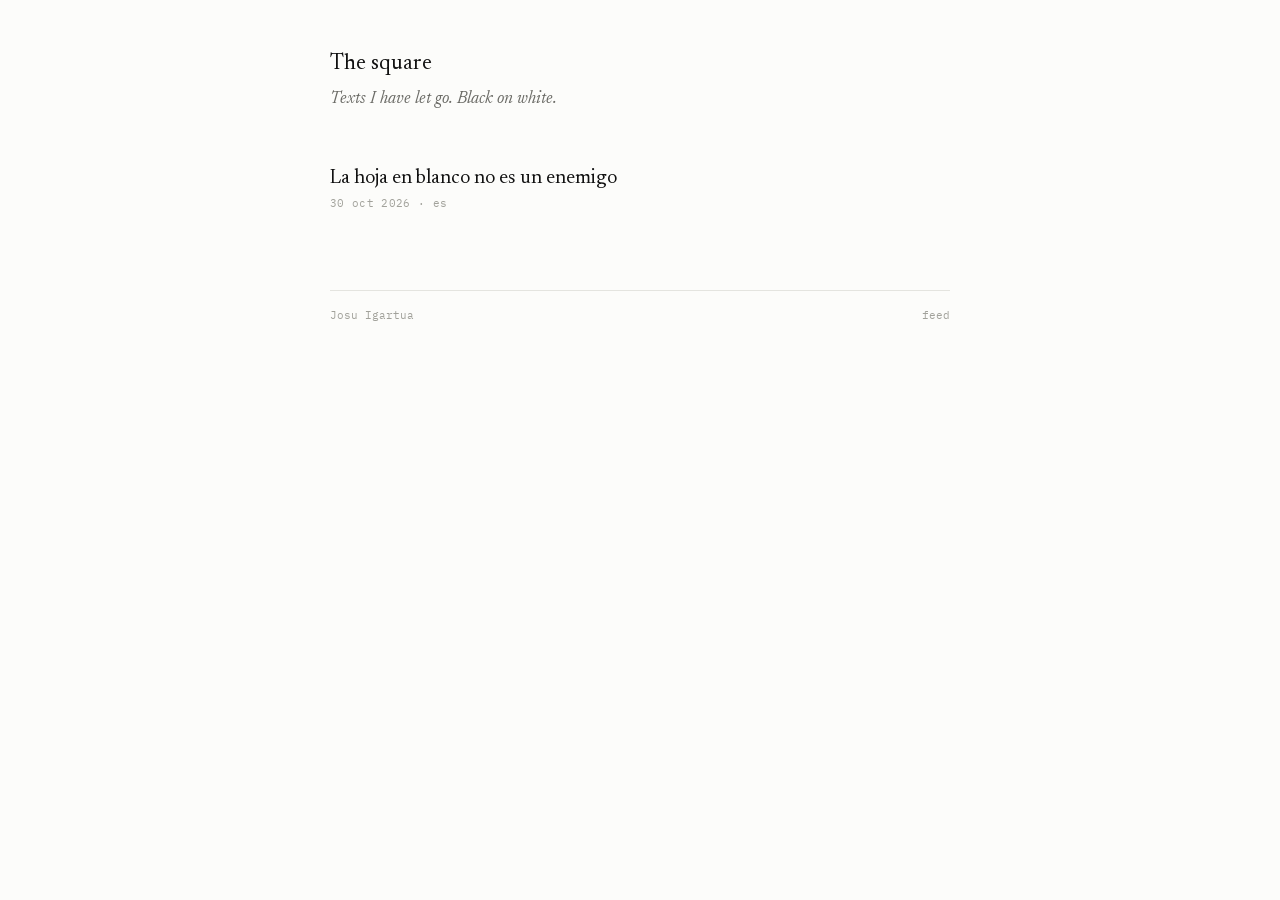
==== index.html @ 2a631df8 "the square" ====
<!DOCTYPE html>
<html xmlns="http://www.w3.org/1999/xhtml" lang="en" xml:lang="en"><head>

<meta charset="utf-8">
<meta name="generator" content="quarto-1.10.18">

<meta name="viewport" content="width=device-width, initial-scale=1.0, user-scalable=yes">


<title>The square</title>
<style>
/* Default styles provided by pandoc.
** See https://pandoc.org/MANUAL.html#variables-for-html for config info.
*/
span.smallcaps{font-variant: small-caps;}
div.columns{display: flex; gap: 1.5em;}
div.column{flex: auto;}
@media screen {
div.columns{gap: min(4vw, 1.5em);}
div.column{overflow-x: auto;}
}
div.hanging-indent{margin-left: 1.5em; text-indent: -1.5em;}
ul.task-list{list-style: none;}
ul.task-list li input[type="checkbox"] {
  width: 0.8em;
  margin: 0 0.8em 0.2em -1em; /* quarto-specific, see https://github.com/quarto-dev/quarto-cli/issues/4556 */ 
  vertical-align: middle;
}
</style>


<script src="site_libs/quarto-html/tabby.min.js"></script>
<script src="site_libs/quarto-html/popper.min.js"></script>
<script src="site_libs/quarto-html/tippy.umd.min.js"></script>
<link href="site_libs/quarto-html/tippy.css" rel="stylesheet">
<link href="site_libs/quarto-html/light-border.css" rel="stylesheet">
<link href="site_libs/quarto-html/quarto-html-afe927e19676d0e50b1726048be49fb1.min.css" rel="stylesheet" append-hash="true" data-mode="light">
<link href="site_libs/quarto-html/quarto-syntax-highlighting-64a204ab8560d761af7679ceaba22944.css" rel="stylesheet" id="quarto-text-highlighting-styles">
<style>html{ scroll-behavior: smooth; }</style>
<meta name="color-scheme" content="light dark">
<link rel="alternate" type="application/atom+xml" title="The square" href="./feed.xml">


<link rel="stylesheet" href="assets/styles/fonts.css">
<link rel="stylesheet" href="assets/styles/desk.css">
</head>

<body>

<header class="site-head">
  <a href="./" class="wordmark">The square</a>
</header>




<style>.site-head { display: none; }</style>
<div class="square-head"><h1 class="place">The square</h1><p>Texts I have let go. Black on white.</p></div>
<ul class="freed">
<li><a class="t" href="./2026-10-12-la-hoja-en-blanco/">La hoja en blanco no es un enemigo</a><span class="m">30 oct 2026 · es</span></li>
</ul>
<div class="square-foot"><span>Josu Igartua</span><a href="./feed.xml">feed</a></div>


<script id="quarto-html-after-body" type="application/javascript">
  window.document.addEventListener("DOMContentLoaded", function (event) {
    const tabsets =  window.document.querySelectorAll(".panel-tabset-tabby")
    tabsets.forEach(function(tabset) {
      const tabby = new Tabby('#' + tabset.id);
    });
      var localhostRegex = new RegExp(/^(?:http|https):\/\/localhost\:?[0-9]*\//);
      var mailtoRegex = new RegExp(/^mailto:/);
        var filterRegex = new RegExp("https:\/\/jmigartua\.github\.io\/square");
      var isInternal = (href) => {
          return filterRegex.test(href) || localhostRegex.test(href) || mailtoRegex.test(href);
      }
      // Inspect non-navigation links and adorn them if external
     var links = window.document.querySelectorAll('a[href]:not(.nav-link):not(.navbar-brand):not(.toc-action):not(.sidebar-link):not(.sidebar-item-toggle):not(.pagination-link):not(.no-external):not([aria-hidden]):not(.dropdown-item):not(.quarto-navigation-tool):not(.about-link)');
      for (var i=0; i<links.length; i++) {
        const link = links[i];
        if (!isInternal(link.href)) {
          // undo the damage that might have been done by quarto-nav.js in the case of
          // links that we want to consider external
          if (link.dataset.originalHref !== undefined) {
            link.href = link.dataset.originalHref;
          }
            // target, if specified
            link.setAttribute("target", "_blank");
            if (link.getAttribute("rel") === null) {
              link.setAttribute("rel", "noopener");
            }
        }
      }
    function tippyHover(el, contentFn, onTriggerFn, onUntriggerFn) {
      const config = {
        allowHTML: true,
        maxWidth: 500,
        delay: 100,
        arrow: false,
        appendTo: function(el) {
            return el.parentElement;
        },
        interactive: true,
        interactiveBorder: 10,
        theme: 'light-border',
        placement: 'bottom-start',
      };
      if (contentFn) {
        config.content = contentFn;
      }
      if (onTriggerFn) {
        config.onTrigger = onTriggerFn;
      }
      if (onUntriggerFn) {
        config.onUntrigger = onUntriggerFn;
      }
      window.tippy(el, config); 
    }
    const noterefs = window.document.querySelectorAll('a[role="doc-noteref"]');
    for (var i=0; i<noterefs.length; i++) {
      const ref = noterefs[i];
      tippyHover(ref, function() {
        // use id or data attribute instead here
        let href = ref.getAttribute('data-footnote-href') || ref.getAttribute('href');
        try { href = new URL(href).hash; } catch {}
        const id = href.replace(/^#\/?/, "");
        const note = window.document.getElementById(id);
        if (note) {
          return note.innerHTML;
        } else {
          return "";
        }
      });
    }
    const xrefs = window.document.querySelectorAll('a.quarto-xref');
    const processXRef = (id, note) => {
      // Strip column container classes
      const stripColumnClz = (el) => {
        el.classList.remove("page-full", "page-columns");
        if (el.children) {
          for (const child of el.children) {
            stripColumnClz(child);
          }
        }
      }
      stripColumnClz(note)
      if (id === null || id.startsWith('sec-')) {
        // Special case sections, only their first couple elements
        const container = document.createElement("div");
        if (note.children && note.children.length > 2) {
          container.appendChild(note.children[0].cloneNode(true));
          for (let i = 1; i < note.children.length; i++) {
            const child = note.children[i];
            if (child.tagName === "P" && child.innerText === "") {
              continue;
            } else {
              container.appendChild(child.cloneNode(true));
              break;
            }
          }
          if (window.Quarto?.typesetMath) {
            window.Quarto.typesetMath(container);
          }
          return container.innerHTML
        } else {
          if (window.Quarto?.typesetMath) {
            window.Quarto.typesetMath(note);
          }
          return note.innerHTML;
        }
      } else {
        // Remove any anchor links if they are present
        const anchorLink = note.querySelector('a.anchorjs-link');
        if (anchorLink) {
          anchorLink.remove();
        }
        if (window.Quarto?.typesetMath) {
          window.Quarto.typesetMath(note);
        }
        if (note.classList.contains("callout")) {
          return note.outerHTML;
        } else {
          return note.innerHTML;
        }
      }
    }
    for (var i=0; i<xrefs.length; i++) {
      const xref = xrefs[i];
      tippyHover(xref, undefined, function(instance) {
        instance.disable();
        let url = xref.getAttribute('href');
        let hash = undefined; 
        if (url.startsWith('#')) {
          hash = url;
        } else {
          try { hash = new URL(url).hash; } catch {}
        }
        if (hash) {
          const id = hash.replace(/^#\/?/, "");
          const note = window.document.getElementById(id);
          if (note !== null) {
            try {
              const html = processXRef(id, note.cloneNode(true));
              instance.setContent(html);
            } finally {
              instance.enable();
              instance.show();
            }
          } else {
            // See if we can fetch this
            fetch(url.split('#')[0])
            .then(res => res.text())
            .then(html => {
              const parser = new DOMParser();
              const htmlDoc = parser.parseFromString(html, "text/html");
              const note = htmlDoc.getElementById(id);
              if (note !== null) {
                const html = processXRef(id, note);
                instance.setContent(html);
              } 
            }).finally(() => {
              instance.enable();
              instance.show();
            });
          }
        } else {
          // See if we can fetch a full url (with no hash to target)
          // This is a special case and we should probably do some content thinning / targeting
          fetch(url)
          .then(res => res.text())
          .then(html => {
            const parser = new DOMParser();
            const htmlDoc = parser.parseFromString(html, "text/html");
            const note = htmlDoc.querySelector('main.content');
            if (note !== null) {
              // This should only happen for chapter cross references
              // (since there is no id in the URL)
              // remove the first header
              if (note.children.length > 0 && note.children[0].tagName === "HEADER") {
                note.children[0].remove();
              }
              const html = processXRef(null, note);
              instance.setContent(html);
            } 
          }).finally(() => {
            instance.enable();
            instance.show();
          });
        }
      }, function(instance) {
      });
    }
        let selectedAnnoteEl;
        const selectorForAnnotation = ( cell, annotation) => {
          let cellAttr = 'data-code-cell="' + cell + '"';
          let lineAttr = 'data-code-annotation="' +  annotation + '"';
          const selector = 'span[' + cellAttr + '][' + lineAttr + ']';
          return selector;
        }
        const selectCodeLines = (annoteEl) => {
          const doc = window.document;
          const targetCell = annoteEl.getAttribute("data-target-cell");
          const targetAnnotation = annoteEl.getAttribute("data-target-annotation");
          const annoteSpan = window.document.querySelector(selectorForAnnotation(targetCell, targetAnnotation));
          const lines = annoteSpan.getAttribute("data-code-lines").split(",");
          const lineIds = lines.map((line) => {
            return targetCell + "-" + line;
          })
          let top = null;
          let height = null;
          let parent = null;
          if (lineIds.length > 0) {
              //compute the position of the single el (top and bottom and make a div)
              const el = window.document.getElementById(lineIds[0]);
              top = el.offsetTop;
              height = el.offsetHeight;
              parent = el.parentElement.parentElement;
            if (lineIds.length > 1) {
              const lastEl = window.document.getElementById(lineIds[lineIds.length - 1]);
              const bottom = lastEl.offsetTop + lastEl.offsetHeight;
              height = bottom - top;
            }
            if (top !== null && height !== null && parent !== null) {
              // cook up a div (if necessary) and position it 
              let div = window.document.getElementById("code-annotation-line-highlight");
              if (div === null) {
                div = window.document.createElement("div");
                div.setAttribute("id", "code-annotation-line-highlight");
                div.style.position = 'absolute';
                parent.appendChild(div);
              }
              div.style.top = top - 2 + "px";
              div.style.height = height + 4 + "px";
              div.style.left = 0;
              let gutterDiv = window.document.getElementById("code-annotation-line-highlight-gutter");
              if (gutterDiv === null) {
                gutterDiv = window.document.createElement("div");
                gutterDiv.setAttribute("id", "code-annotation-line-highlight-gutter");
                gutterDiv.style.position = 'absolute';
                const codeCell = window.document.getElementById(targetCell);
                const gutter = codeCell.querySelector('.code-annotation-gutter');
                gutter.appendChild(gutterDiv);
              }
              gutterDiv.style.top = top - 2 + "px";
              gutterDiv.style.height = height + 4 + "px";
            }
            selectedAnnoteEl = annoteEl;
          }
        };
        const unselectCodeLines = () => {
          const elementsIds = ["code-annotation-line-highlight", "code-annotation-line-highlight-gutter"];
          elementsIds.forEach((elId) => {
            const div = window.document.getElementById(elId);
            if (div) {
              div.remove();
            }
          });
          selectedAnnoteEl = undefined;
        };
          // Handle positioning of the toggle
      window.addEventListener(
        "resize",
        throttle(() => {
          elRect = undefined;
          if (selectedAnnoteEl) {
            selectCodeLines(selectedAnnoteEl);
          }
        }, 10)
      );
      function throttle(fn, ms) {
      let throttle = false;
      let timer;
        return (...args) => {
          if(!throttle) { // first call gets through
              fn.apply(this, args);
              throttle = true;
          } else { // all the others get throttled
              if(timer) clearTimeout(timer); // cancel #2
              timer = setTimeout(() => {
                fn.apply(this, args);
                timer = throttle = false;
              }, ms);
          }
        };
      }
        // Attach click handler to the DT
        const annoteDls = window.document.querySelectorAll('dt[data-target-cell]');
        for (const annoteDlNode of annoteDls) {
          annoteDlNode.addEventListener('click', (event) => {
            const clickedEl = event.target;
            if (clickedEl !== selectedAnnoteEl) {
              unselectCodeLines();
              const activeEl = window.document.querySelector('dt[data-target-cell].code-annotation-active');
              if (activeEl) {
                activeEl.classList.remove('code-annotation-active');
              }
              selectCodeLines(clickedEl);
              clickedEl.classList.add('code-annotation-active');
            } else {
              // Unselect the line
              unselectCodeLines();
              clickedEl.classList.remove('code-annotation-active');
            }
          });
        }
    const findCites = (el) => {
      const parentEl = el.parentElement;
      if (parentEl) {
        const cites = parentEl.dataset.cites;
        if (cites) {
          return {
            el,
            cites: cites.split(' ')
          };
        } else {
          return findCites(el.parentElement)
        }
      } else {
        return undefined;
      }
    };
    var bibliorefs = window.document.querySelectorAll('a[role="doc-biblioref"]');
    for (var i=0; i<bibliorefs.length; i++) {
      const ref = bibliorefs[i];
      const citeInfo = findCites(ref);
      if (citeInfo) {
        tippyHover(citeInfo.el, function() {
          var popup = window.document.createElement('div');
          citeInfo.cites.forEach(function(cite) {
            var citeDiv = window.document.createElement('div');
            citeDiv.classList.add('hanging-indent');
            citeDiv.classList.add('csl-entry');
            var biblioDiv = window.document.getElementById('ref-' + cite);
            if (biblioDiv) {
              citeDiv.innerHTML = biblioDiv.innerHTML;
            }
            popup.appendChild(citeDiv);
          });
          return popup.innerHTML;
        });
      }
    }
  });
  </script>




<script src="site_libs/quarto-html/zenscroll-min.js"></script>
</body></html>
---- site_libs/quarto-html/tippy.css ----
.tippy-box[data-animation=fade][data-state=hidden]{opacity:0}[data-tippy-root]{max-width:calc(100vw - 10px)}.tippy-box{position:relative;background-color:#333;color:#fff;border-radius:4px;font-size:14px;line-height:1.4;white-space:normal;outline:0;transition-property:transform,visibility,opacity}.tippy-box[data-placement^=top]>.tippy-arrow{bottom:0}.tippy-box[data-placement^=top]>.tippy-arrow:before{bottom:-7px;left:0;border-width:8px 8px 0;border-top-color:initial;transform-origin:center top}.tippy-box[data-placement^=bottom]>.tippy-arrow{top:0}.tippy-box[data-placement^=bottom]>.tippy-arrow:before{top:-7px;left:0;border-width:0 8px 8px;border-bottom-color:initial;transform-origin:center bottom}.tippy-box[data-placement^=left]>.tippy-arrow{right:0}.tippy-box[data-placement^=left]>.tippy-arrow:before{border-width:8px 0 8px 8px;border-left-color:initial;right:-7px;transform-origin:center left}.tippy-box[data-placement^=right]>.tippy-arrow{left:0}.tippy-box[data-placement^=right]>.tippy-arrow:before{left:-7px;border-width:8px 8px 8px 0;border-right-color:initial;transform-origin:center right}.tippy-box[data-inertia][data-state=visible]{transition-timing-function:cubic-bezier(.54,1.5,.38,1.11)}.tippy-arrow{width:16px;height:16px;color:#333}.tippy-arrow:before{content:"";position:absolute;border-color:transparent;border-style:solid}.tippy-content{position:relative;padding:5px 9px;z-index:1}
---- site_libs/quarto-html/light-border.css ----
.tippy-box[data-theme~=light-border]{background-color:#fff;background-clip:padding-box;border:1px solid rgba(0,8,16,.15);color:#333;box-shadow:0 4px 14px -2px rgba(0,8,16,.08)}.tippy-box[data-theme~=light-border]>.tippy-backdrop{background-color:#fff}.tippy-box[data-theme~=light-border]>.tippy-arrow:after,.tippy-box[data-theme~=light-border]>.tippy-svg-arrow:after{content:"";position:absolute;z-index:-1}.tippy-box[data-theme~=light-border]>.tippy-arrow:after{border-color:transparent;border-style:solid}.tippy-box[data-theme~=light-border][data-placement^=top]>.tippy-arrow:before{border-top-color:#fff}.tippy-box[data-theme~=light-border][data-placement^=top]>.tippy-arrow:after{border-top-color:rgba(0,8,16,.2);border-width:7px 7px 0;top:17px;left:1px}.tippy-box[data-theme~=light-border][data-placement^=top]>.tippy-svg-arrow>svg{top:16px}.tippy-box[data-theme~=light-border][data-placement^=top]>.tippy-svg-arrow:after{top:17px}.tippy-box[data-theme~=light-border][data-placement^=bottom]>.tippy-arrow:before{border-bottom-color:#fff;bottom:16px}.tippy-box[data-theme~=light-border][data-placement^=bottom]>.tippy-arrow:after{border-bottom-color:rgba(0,8,16,.2);border-width:0 7px 7px;bottom:17px;left:1px}.tippy-box[data-theme~=light-border][data-placement^=bottom]>.tippy-svg-arrow>svg{bottom:16px}.tippy-box[data-theme~=light-border][data-placement^=bottom]>.tippy-svg-arrow:after{bottom:17px}.tippy-box[data-theme~=light-border][data-placement^=left]>.tippy-arrow:before{border-left-color:#fff}.tippy-box[data-theme~=light-border][data-placement^=left]>.tippy-arrow:after{border-left-color:rgba(0,8,16,.2);border-width:7px 0 7px 7px;left:17px;top:1px}.tippy-box[data-theme~=light-border][data-placement^=left]>.tippy-svg-arrow>svg{left:11px}.tippy-box[data-theme~=light-border][data-placement^=left]>.tippy-svg-arrow:after{left:12px}.tippy-box[data-theme~=light-border][data-placement^=right]>.tippy-arrow:before{border-right-color:#fff;right:16px}.tippy-box[data-theme~=light-border][data-placement^=right]>.tippy-arrow:after{border-width:7px 7px 7px 0;right:17px;top:1px;border-right-color:rgba(0,8,16,.2)}.tippy-box[data-theme~=light-border][data-placement^=right]>.tippy-svg-arrow>svg{right:11px}.tippy-box[data-theme~=light-border][data-placement^=right]>.tippy-svg-arrow:after{right:12px}.tippy-box[data-theme~=light-border]>.tippy-svg-arrow{fill:#fff}.tippy-box[data-theme~=light-border]>.tippy-svg-arrow:after{background-image:url([data-uri]);background-size:16px 6px;width:16px;height:6px}
---- site_libs/quarto-html/quarto-html-afe927e19676d0e50b1726048be49fb1.min.css ----
.top-right{position:absolute;top:1em;right:1em}.visually-hidden{border:0;clip:rect(0 0 0 0);height:auto;margin:0;overflow:hidden;padding:0;position:absolute;width:1px;white-space:nowrap}.hidden{display:none !important}.zindex-bottom{z-index:-1 !important}figure.figure{display:block}.quarto-layout-panel{margin-bottom:1em}.quarto-layout-panel>figure{width:100%}.quarto-layout-panel>figure>figcaption,.quarto-layout-panel>.panel-caption{margin-top:10pt}.quarto-layout-panel>.table-caption{margin-top:0px}.table-caption p{margin-bottom:.5em}.quarto-layout-row{display:flex;flex-direction:row;align-items:flex-start}.quarto-layout-valign-top{align-items:flex-start}.quarto-layout-valign-bottom{align-items:flex-end}.quarto-layout-valign-center{align-items:center}.quarto-layout-cell{position:relative;margin-right:20px}.quarto-layout-cell:last-child{margin-right:0}.quarto-layout-cell figure,.quarto-layout-cell>p{margin:.2em}.quarto-layout-cell img{max-width:100%}.quarto-layout-cell .html-widget{width:100% !important}.quarto-layout-cell div figure p{margin:0}.quarto-layout-cell figure{display:block;margin-inline-start:0;margin-inline-end:0}.quarto-layout-cell table{display:inline-table}.quarto-layout-cell-subref figcaption,figure .quarto-layout-row figure figcaption{text-align:center;font-style:italic}.quarto-figure{position:relative;margin-bottom:1em}.quarto-figure>figure{width:100%;margin-bottom:0}.quarto-figure-left>figure>p,.quarto-figure-left>figure>div{text-align:left}.quarto-figure-center>figure>p,.quarto-figure-center>figure>div{text-align:center}.quarto-figure-right>figure>p,.quarto-figure-right>figure>div{text-align:right}.quarto-figure>figure>div.cell-annotation,.quarto-figure>figure>div code{text-align:left}figure>p:empty{display:none}figure>p:first-child{margin-top:0;margin-bottom:0}figure>figcaption.quarto-float-caption-bottom{margin-bottom:.5em}figure>figcaption.quarto-float-caption-top{margin-top:.5em}div[id^=tbl-]{position:relative}.quarto-figure>.anchorjs-link{position:absolute;top:.6em;right:.5em}div[id^=tbl-]>.anchorjs-link{position:absolute;top:.7em;right:.3em}.quarto-figure:hover>.anchorjs-link,div[id^=tbl-]:hover>.anchorjs-link,h2:hover>.anchorjs-link,h3:hover>.anchorjs-link,h4:hover>.anchorjs-link,h5:hover>.anchorjs-link,h6:hover>.anchorjs-link,.reveal-anchorjs-link>.anchorjs-link{opacity:1}#title-block-header{margin-block-end:1rem;position:relative;margin-top:-1px}#title-block-header .abstract{margin-block-start:1rem}#title-block-header .abstract .abstract-title{font-weight:600}#title-block-header a{text-decoration:none}#title-block-header .author,#title-block-header .date,#title-block-header .doi{margin-block-end:.2rem}#title-block-header .quarto-title-block>div{display:flex}#title-block-header .quarto-title-block>div>h1{flex-grow:1}#title-block-header .quarto-title-block>div>button{flex-shrink:0;height:2.25rem;margin-top:0}tr.header>th>p:last-of-type{margin-bottom:0px}table,table.table{margin-top:.5rem;margin-bottom:.5rem}caption,.table-caption{padding-top:.5rem;padding-bottom:.5rem;text-align:center}figure.quarto-float-tbl figcaption.quarto-float-caption-top{margin-top:.5rem;margin-bottom:.25rem;text-align:center}figure.quarto-float-tbl figcaption.quarto-float-caption-bottom{padding-top:.25rem;margin-bottom:.5rem;text-align:center}.utterances{max-width:none;margin-left:-8px}iframe{margin-bottom:1em}details{margin-bottom:1em}details[show]{margin-bottom:0}details>summary{color:rgb(110.5,110.5,110.5)}details>summary>p:only-child{display:inline}div.code-copy-outer-scaffold{position:relative}dd code:not(.sourceCode),p code:not(.sourceCode){white-space:pre-wrap}code{white-space:pre}@media print{code{white-space:pre-wrap}}pre>code{display:block}pre>code.sourceCode{white-space:pre}pre>code.sourceCode>span>a:first-child::before{text-decoration:none}pre.code-overflow-wrap>code.sourceCode{white-space:pre-wrap}pre.code-overflow-scroll>code.sourceCode{white-space:pre}code a:any-link{color:inherit;text-decoration:none}code a:hover{color:inherit;text-decoration:underline}ul.task-list{padding-left:1em}[data-tippy-root]{display:inline-block}.tippy-content .footnote-back{display:none}.footnote-back{margin-left:.2em}.tippy-content{overflow-x:auto}.quarto-embedded-source-code{display:none}.quarto-unresolved-ref{font-weight:600}.quarto-cover-image{max-width:35%;float:right;margin-left:30px}.cell-output-display .widget-subarea{margin-bottom:1em}.cell-output-display:not(.no-overflow-x),.knitsql-table:not(.no-overflow-x){overflow-x:auto}.panel-input{margin-bottom:1em}.panel-input>div,.panel-input>div>div{display:inline-block;vertical-align:top;padding-right:12px}.panel-input>p:last-child{margin-bottom:0}.layout-sidebar{margin-bottom:1em}.layout-sidebar .tab-content{border:none}.tab-content>.page-columns.active{display:grid}div.sourceCode>iframe{width:100%;height:300px;margin-bottom:-0.5em}a{text-underline-offset:3px}.callout pre.sourceCode{padding-left:0}div.ansi-escaped-output{font-family:monospace;display:block}/*!
*
* ansi colors from IPython notebook's
*
* we also add `bright-[color]-` synonyms for the `-[color]-intense` classes since
* that seems to be what ansi_up emits
*
*/.ansi-black-fg{color:#3e424d}.ansi-black-bg{background-color:#3e424d}.ansi-black-intense-black,.ansi-bright-black-fg{color:#282c36}.ansi-black-intense-black,.ansi-bright-black-bg{background-color:#282c36}.ansi-red-fg{color:#e75c58}.ansi-red-bg{background-color:#e75c58}.ansi-red-intense-red,.ansi-bright-red-fg{color:#b22b31}.ansi-red-intense-red,.ansi-bright-red-bg{background-color:#b22b31}.ansi-green-fg{color:#00a250}.ansi-green-bg{background-color:#00a250}.ansi-green-intense-green,.ansi-bright-green-fg{color:#007427}.ansi-green-intense-green,.ansi-bright-green-bg{background-color:#007427}.ansi-yellow-fg{color:#ddb62b}.ansi-yellow-bg{background-color:#ddb62b}.ansi-yellow-intense-yellow,.ansi-bright-yellow-fg{color:#b27d12}.ansi-yellow-intense-yellow,.ansi-bright-yellow-bg{background-color:#b27d12}.ansi-blue-fg{color:#208ffb}.ansi-blue-bg{background-color:#208ffb}.ansi-blue-intense-blue,.ansi-bright-blue-fg{color:#0065ca}.ansi-blue-intense-blue,.ansi-bright-blue-bg{background-color:#0065ca}.ansi-magenta-fg{color:#d160c4}.ansi-magenta-bg{background-color:#d160c4}.ansi-magenta-intense-magenta,.ansi-bright-magenta-fg{color:#a03196}.ansi-magenta-intense-magenta,.ansi-bright-magenta-bg{background-color:#a03196}.ansi-cyan-fg{color:#60c6c8}.ansi-cyan-bg{background-color:#60c6c8}.ansi-cyan-intense-cyan,.ansi-bright-cyan-fg{color:#258f8f}.ansi-cyan-intense-cyan,.ansi-bright-cyan-bg{background-color:#258f8f}.ansi-white-fg{color:#c5c1b4}.ansi-white-bg{background-color:#c5c1b4}.ansi-white-intense-white,.ansi-bright-white-fg{color:#a1a6b2}.ansi-white-intense-white,.ansi-bright-white-bg{background-color:#a1a6b2}.ansi-default-inverse-fg{color:#fff}.ansi-default-inverse-bg{background-color:#000}.ansi-bold{font-weight:bold}.ansi-underline{text-decoration:underline}:root{--quarto-body-bg: #fff;--quarto-body-color: #222;--quarto-text-muted: rgb(110.5, 110.5, 110.5);--quarto-border-color: rgb(110.5, 110.5, 110.5);--quarto-border-width: 1px;--quarto-border-radius: 4px}table.gt_table{color:var(--quarto-body-color);font-size:1em;width:100%;background-color:rgba(0,0,0,0);border-top-width:inherit;border-bottom-width:inherit;border-color:var(--quarto-border-color)}table.gt_table th.gt_column_spanner_outer{color:var(--quarto-body-color);background-color:rgba(0,0,0,0);border-top-width:inherit;border-bottom-width:inherit;border-color:var(--quarto-border-color)}table.gt_table th.gt_col_heading{color:var(--quarto-body-color);font-weight:bold;background-color:rgba(0,0,0,0)}table.gt_table thead.gt_col_headings{border-bottom:1px solid currentColor;border-top-width:inherit;border-top-color:var(--quarto-border-color)}table.gt_table thead.gt_col_headings:not(:first-child){border-top-width:1px;border-top-color:var(--quarto-border-color)}table.gt_table td.gt_row{border-bottom-width:1px;border-bottom-color:var(--quarto-border-color);border-top-width:0px}table.gt_table tbody.gt_table_body{border-top-width:1px;border-bottom-width:1px;border-bottom-color:var(--quarto-border-color);border-top-color:currentColor}div.columns{display:initial;gap:initial}div.column{display:inline-block;overflow-x:initial;vertical-align:top;width:50%}.code-annotation-tip-content{word-wrap:break-word}.code-annotation-container-hidden{display:none !important}dl.code-annotation-container-grid{display:grid;grid-template-columns:min-content auto}dl.code-annotation-container-grid dt{grid-column:1}dl.code-annotation-container-grid dd{grid-column:2}pre.sourceCode.code-annotation-code{padding-right:0}code.sourceCode .code-annotation-anchor{z-index:100;position:relative;float:right;background-color:rgba(0,0,0,0)}input[type=checkbox]{margin-right:.5ch}:root{--mermaid-bg-color: #fff;--mermaid-edge-color: #999;--mermaid-node-fg-color: #222;--mermaid-fg-color: #222;--mermaid-fg-color--lighter: rgb(59.5, 59.5, 59.5);--mermaid-fg-color--lightest: #555555;--mermaid-font-family: sans-serif;--mermaid-label-bg-color: #fff;--mermaid-label-fg-color: #468;--mermaid-node-bg-color: rgba(68, 102, 136, 0.1);--mermaid-node-fg-color: #222}@media print{:root{font-size:11pt}#quarto-sidebar,#TOC,.nav-page{display:none}.page-columns .content{grid-column-start:page-start}.fixed-top{position:relative}.panel-caption,.figure-caption,figcaption{color:#666}}body.quarto-light .dark-content{display:none !important}body.quarto-dark .light-content{display:none !important}.panel-tabset [role=tablist]{border-bottom:1px solid #dee2e6;list-style:none;margin:0;padding:0;width:100%}.panel-tabset [role=tablist] *{-webkit-box-sizing:border-box;box-sizing:border-box}@media(min-width: 30em){.panel-tabset [role=tablist] li{display:inline-block}}.panel-tabset [role=tab]{border:1px solid rgba(0,0,0,0);border-top-color:#dee2e6;display:block;padding:.5em 1em;text-decoration:none}@media(min-width: 30em){.panel-tabset [role=tab]{border-top-color:rgba(0,0,0,0);display:inline-block;margin-bottom:-1px}}.panel-tabset [role=tab][aria-selected=true]{background-color:#dee2e6}@media(min-width: 30em){.panel-tabset [role=tab][aria-selected=true]{background-color:rgba(0,0,0,0);border:1px solid #dee2e6;border-bottom-color:#fff}}@media(min-width: 30em){.panel-tabset [role=tab]:hover:not([aria-selected=true]){border:1px solid #dee2e6}}.img-fluid{max-width:100%;height:auto}:root{--quarto-scss-export-body-bg: #fff;--quarto-scss-export-body-color: #222;--quarto-scss-export-text-muted: rgb(110.5, 110.5, 110.5);--quarto-scss-export-border-color: rgb(110.5, 110.5, 110.5);--quarto-scss-export-table-border-color: rgb(110.5, 110.5, 110.5);--quarto-scss-export-primary: #468;--quarto-scss-export-secondary: #999;--quarto-scss-export-mermaid-bg-color: #fff;--quarto-scss-export-mermaid-edge-color: #999;--quarto-scss-export-mermaid-node-fg-color: #222;--quarto-scss-export-mermaid-fg-color: #222;--quarto-scss-export-mermaid-fg-color--lighter: rgb(59.5, 59.5, 59.5);--quarto-scss-export-mermaid-fg-color--lightest: #555555;--quarto-scss-export-mermaid-label-bg-color: #fff;--quarto-scss-export-mermaid-label-fg-color: #468;--quarto-scss-export-mermaid-node-bg-color: rgba(68, 102, 136, 0.1);--quarto-scss-export-tabset-border-color: rgb(222, 226, 230)}
---- site_libs/quarto-html/quarto-syntax-highlighting-64a204ab8560d761af7679ceaba22944.css ----
/* quarto syntax highlight colors */
:root {
  --quarto-hl-ot-color: #003B4F;
  --quarto-hl-at-color: #657422;
  --quarto-hl-ss-color: #20794D;
  --quarto-hl-an-color: #5E5E5E;
  --quarto-hl-fu-color: #4758AB;
  --quarto-hl-st-color: #20794D;
  --quarto-hl-cf-color: #003B4F;
  --quarto-hl-op-color: #5E5E5E;
  --quarto-hl-er-color: #AD0000;
  --quarto-hl-bn-color: #AD0000;
  --quarto-hl-al-color: #AD0000;
  --quarto-hl-va-color: #111111;
  --quarto-hl-bu-color: inherit;
  --quarto-hl-ex-color: inherit;
  --quarto-hl-pp-color: #AD0000;
  --quarto-hl-in-color: #5E5E5E;
  --quarto-hl-vs-color: #20794D;
  --quarto-hl-wa-color: #5E5E5E;
  --quarto-hl-do-color: #5E5E5E;
  --quarto-hl-im-color: #00769E;
  --quarto-hl-ch-color: #20794D;
  --quarto-hl-dt-color: #AD0000;
  --quarto-hl-fl-color: #AD0000;
  --quarto-hl-co-color: #5E5E5E;
  --quarto-hl-cv-color: #5E5E5E;
  --quarto-hl-cn-color: #8f5902;
  --quarto-hl-sc-color: #5E5E5E;
  --quarto-hl-dv-color: #AD0000;
  --quarto-hl-kw-color: #003B4F;
}

/* other quarto variables */
:root {
  --quarto-font-monospace: SFMono-Regular, Menlo, Monaco, Consolas, "Liberation Mono", "Courier New", monospace;
}

/* syntax highlight based on Pandoc's rules */
pre > code.sourceCode > span {
  color: #003B4F;
}

code.sourceCode > span {
  color: #003B4F;
}

div.sourceCode,
div.sourceCode pre.sourceCode {
  color: #003B4F;
}

/* Normal */
code span {
  color: #003B4F;
}

/* Alert */
code span.al {
  color: #AD0000;
  font-style: inherit;
}

/* Annotation */
code span.an {
  color: #5E5E5E;
  font-style: inherit;
}

/* Attribute */
code span.at {
  color: #657422;
  font-style: inherit;
}

/* BaseN */
code span.bn {
  color: #AD0000;
  font-style: inherit;
}

/* BuiltIn */
code span.bu {
  font-style: inherit;
}

/* ControlFlow */
code span.cf {
  color: #003B4F;
  font-weight: bold;
  font-style: inherit;
}

/* Char */
code span.ch {
  color: #20794D;
  font-style: inherit;
}

/* Constant */
code span.cn {
  color: #8f5902;
  font-style: inherit;
}

/* Comment */
code span.co {
  color: #5E5E5E;
  font-style: inherit;
}

/* CommentVar */
code span.cv {
  color: #5E5E5E;
  font-style: italic;
}

/* Documentation */
code span.do {
  color: #5E5E5E;
  font-style: italic;
}

/* DataType */
code span.dt {
  color: #AD0000;
  font-style: inherit;
}

/* DecVal */
code span.dv {
  color: #AD0000;
  font-style: inherit;
}

/* Error */
code span.er {
  color: #AD0000;
  font-style: inherit;
}

/* Extension */
code span.ex {
  font-style: inherit;
}

/* Float */
code span.fl {
  color: #AD0000;
  font-style: inherit;
}

/* Function */
code span.fu {
  color: #4758AB;
  font-style: inherit;
}

/* Import */
code span.im {
  color: #00769E;
  font-style: inherit;
}

/* Information */
code span.in {
  color: #5E5E5E;
  font-style: inherit;
}

/* Keyword */
code span.kw {
  color: #003B4F;
  font-weight: bold;
  font-style: inherit;
}

/* Operator */
code span.op {
  color: #5E5E5E;
  font-style: inherit;
}

/* Other */
code span.ot {
  color: #003B4F;
  font-style: inherit;
}

/* Preprocessor */
code span.pp {
  color: #AD0000;
  font-style: inherit;
}

/* SpecialChar */
code span.sc {
  color: #5E5E5E;
  font-style: inherit;
}

/* SpecialString */
code span.ss {
  color: #20794D;
  font-style: inherit;
}

/* String */
code span.st {
  color: #20794D;
  font-style: inherit;
}

/* Variable */
code span.va {
  color: #111111;
  font-style: inherit;
}

/* VerbatimString */
code span.vs {
  color: #20794D;
  font-style: inherit;
}

/* Warning */
code span.wa {
  color: #5E5E5E;
  font-style: italic;
}

.prevent-inlining {
  content: "</";
}

/*# sourceMappingURL=9d8d5bb603a83b8298b89080a598c93b.css.map */
---- assets/styles/fonts.css ----
/* Self-hosted type. Newsreader (OFL) as a variable font with optical sizes; IBM Plex Mono (OFL).
   Paths are relative to this file, so the same stylesheet serves the desk at / and the square under a
   subfolder of GitHub Pages. Nothing loads from the network. */
@font-face { font-family: "Newsreader"; font-style: normal; font-weight: 200 800; font-display: swap;
  src: url("../fonts/Newsreader-normal-latin.woff2") format("woff2");
  unicode-range: U+0000-00FF, U+0131, U+0152-0153, U+02BB-02BC, U+02C6, U+02DA, U+02DC, U+0304, U+0308, U+0329, U+2000-206F, U+20AC, U+2122, U+2191, U+2193, U+2212, U+2215, U+FEFF, U+FFFD; }
@font-face { font-family: "Newsreader"; font-style: normal; font-weight: 200 800; font-display: swap;
  src: url("../fonts/Newsreader-normal-latin-ext.woff2") format("woff2");
  unicode-range: U+0100-02BA, U+02BD-02C5, U+02C7-02CC, U+02CE-02D7, U+02DD-02FF, U+0304, U+0308, U+0329, U+1D00-1DBF, U+1E00-1E9F, U+1EF2-1EFF, U+2020, U+20A0-20AB, U+20AD-20C0, U+2113, U+2C60-2C7F, U+A720-A7FF; }
@font-face { font-family: "Newsreader"; font-style: italic; font-weight: 200 800; font-display: swap;
  src: url("../fonts/Newsreader-italic-latin.woff2") format("woff2");
  unicode-range: U+0000-00FF, U+0131, U+0152-0153, U+02BB-02BC, U+02C6, U+02DA, U+02DC, U+0304, U+0308, U+0329, U+2000-206F, U+20AC, U+2122, U+2191, U+2193, U+2212, U+2215, U+FEFF, U+FFFD; }
@font-face { font-family: "Newsreader"; font-style: italic; font-weight: 200 800; font-display: swap;
  src: url("../fonts/Newsreader-italic-latin-ext.woff2") format("woff2");
  unicode-range: U+0100-02BA, U+02BD-02C5, U+02C7-02CC, U+02CE-02D7, U+02DD-02FF, U+0304, U+0308, U+0329, U+1D00-1DBF, U+1E00-1E9F, U+1EF2-1EFF, U+2020, U+20A0-20AB, U+20AD-20C0, U+2113, U+2C60-2C7F, U+A720-A7FF; }
@font-face { font-family: "IBM Plex Mono"; font-style: normal; font-weight: 400; font-display: swap;
  src: url("../fonts/IBMPlexMono-Regular.woff2") format("woff2"); }
@font-face { font-family: "IBM Plex Mono"; font-style: normal; font-weight: 500; font-display: swap;
  src: url("../fonts/IBMPlexMono-Medium.woff2") format("woff2"); }
@font-face { font-family: "IBM Plex Mono"; font-style: italic; font-weight: 400; font-display: swap;
  src: url("../fonts/IBMPlexMono-Italic.woff2") format("woff2"); }
---- assets/styles/desk.css ----
/* ============================================================
   The desk — the workshop of the texts.
   Black on white, literally. Newsreader for everything that is read,
   IBM Plex Mono for everything that is looked up. One quiet accent
   (moss) for the act of freeing and the freed marker. Dark mode is
   the inverse: white on black. The square (the public sibling) will
   reuse this file minus the desk-only rules at the end.
   ============================================================ */

/* ---------- tokens ---------- */
:root {
  --paper: #FCFCFA;
  --ink: #111111;
  --ink-soft: #6B6B66;
  --ink-faint: #A2A29B;
  --rule: #E4E4DF;
  --wash: #F3F3EF;
  --moss: #2F5D50;
  --moss-wash: #EAF0ED;
  --serif: "Newsreader", "Iowan Old Style", Georgia, "Times New Roman", serif;
  --mono: "IBM Plex Mono", ui-monospace, "SF Mono", Menlo, monospace;
  --measure: 62ch;
  color-scheme: light;
}
@media (prefers-color-scheme: dark) {
  :root {
    --paper: #121212;
    --ink: #ECECE6;
    --ink-soft: #9A9A93;
    --ink-faint: #5E5E59;
    --rule: #2A2A28;
    --wash: #1B1B19;
    --moss: #7FB09E;
    --moss-wash: #192320;
    color-scheme: dark;
  }
}

/* ---------- base ---------- */
* { box-sizing: border-box; }
html { background: var(--paper); }
body {
  margin: 0;
  background: var(--paper);
  color: var(--ink);
  font-family: var(--serif);
  font-size: 17px;
  line-height: 1.55;
  -webkit-font-smoothing: antialiased;
}
a { color: inherit; text-decoration: none; }
a:hover { text-decoration: underline; text-underline-offset: 3px; text-decoration-thickness: 1px; }
a:focus-visible { outline: 2px solid var(--moss); outline-offset: 3px; }
img { max-width: 100%; height: auto; }
[hidden] { display: none !important; }
.sibling-only { display: none !important; }

.mono { font-family: var(--mono); font-size: 0.72rem; letter-spacing: 0.02em; }
.label { font-family: var(--mono); font-size: 0.68rem; text-transform: uppercase; letter-spacing: 0.12em; color: var(--ink-soft); }

/* ---------- Quarto chrome, quieted ---------- */
#quarto-header, .quarto-title-banner, #quarto-margin-sidebar, #quarto-sidebar, .quarto-title-meta { display: none !important; }
#quarto-content, main.content, .content, .page-columns, main { display: block; max-width: none; margin: 0; padding: 0; }

/* ---------- header ---------- */
.site-head { display: flex; justify-content: space-between; align-items: baseline; gap: 16px; padding-top: 22px; }
.site-head .wordmark { font-size: 0.95rem; color: var(--ink-soft); white-space: nowrap; }
.site-head .wordmark:hover { color: var(--ink); text-decoration: none; }
.site-head__where { font-family: var(--mono); font-size: 0.62rem; color: var(--ink-faint); text-transform: uppercase; letter-spacing: 0.1em; }

/* ---------- the column ----------
   theme: none puts the page straight into <body>: header.site-head, header#title-block-header, then the
   blocks. So the body itself is the reading column. */
body { max-width: calc(var(--measure) + 2 * 24px); margin: 0 auto; padding: 0 24px 72px; }
#title-block-header { margin-top: 48px; }
body > p:first-of-type { margin-top: 48px; }       /* the home has no title block */
#title-block-header ~ * { margin-top: 0; }
#title-block-header ~ p { margin-top: 0; }
#title-block-header ~ p:first-of-type, .dateline + p, .epigraph + p { margin-top: 0; }

/* ---------- a text ---------- */
h1.title { font-weight: 400; font-size: 1.9rem; line-height: 1.15; margin: 0 0 10px; text-wrap: balance; letter-spacing: -0.005em; }
.dateline { font-family: var(--mono); font-size: 0.7rem; color: var(--ink-soft); letter-spacing: 0.03em; margin: 0 0 36px; display: flex; gap: 14px; flex-wrap: wrap; }
.dateline .state { color: var(--moss); }
.dateline .sample { color: var(--ink-faint); }
.epigraph { font-style: italic; color: var(--ink-soft); margin: 0 0 30px; }
body > p { margin: 0 0 1.15em; }
.dateline + p, .epigraph + p { font-size: 1.08em; }
body h2 { font-weight: 400; font-size: 1.25rem; margin: 2em 0 0.6em; }
body h3 { font-weight: 500; font-size: 1rem; margin: 1.6em 0 0.5em; }
body blockquote { margin: 1.2em 0; padding-left: 1.1em; border-left: 1px solid var(--rule); color: var(--ink-soft); }
body blockquote p { margin-bottom: 0.6em; }
body em { font-style: italic; }
body hr { border: 0; border-top: 1px solid var(--rule); margin: 2em 0; }
body ul, body ol { padding-left: 1.3em; }
body li { margin-bottom: 0.35em; }
body code { font-family: var(--mono); font-size: 0.82em; }
body pre { font-family: var(--mono); font-size: 0.78rem; line-height: 1.6; background: var(--wash); padding: 12px 14px; overflow-x: auto; border-radius: 3px; }
body figure { margin: 1.6em 0; }
body figcaption { font-family: var(--mono); font-size: 0.68rem; color: var(--ink-soft); margin-top: 8px; }
.end {
  margin-top: 48px; padding-top: 16px; border-top: 1px solid var(--rule);
  display: flex; justify-content: space-between; gap: 14px; flex-wrap: wrap;
  font-family: var(--mono); font-size: 0.7rem; color: var(--ink-soft);
}
.end a:hover { color: var(--ink); }

/* ---------- the desk home ---------- */
.desk-head { margin-top: 48px; display: flex; justify-content: space-between; align-items: baseline; gap: 16px; flex-wrap: wrap; margin-bottom: 44px; }
.desk-head .place { font-size: 1.35rem; font-weight: 400; margin: 0; white-space: nowrap; }
.desk-head .today { color: var(--ink-soft); font-style: italic; }
.shelf { display: grid; grid-template-columns: 7.5rem 1fr; gap: 10px 20px; margin-bottom: 36px; align-items: start; }
.shelf .label { padding-top: 0.35rem; }
.shelf ul { list-style: none; margin: 0; padding: 0; display: grid; gap: 10px; }
.shelf li { display: grid; grid-template-columns: 1fr auto; gap: 14px; align-items: baseline; line-height: 1.4; }
.shelf li .t em { color: var(--ink-soft); }
.shelf li .m { font-family: var(--mono); font-size: 0.68rem; color: var(--ink-soft); white-space: nowrap; font-variant-numeric: tabular-nums; }
.shelf li .m.waiting { color: var(--moss); }
.shelf .empty { color: var(--ink-faint); font-style: italic; }
.promise { border-top: 1px solid var(--rule); padding-top: 18px; margin-top: 8px; display: flex; justify-content: space-between; gap: 16px; flex-wrap: wrap; color: var(--ink-soft); font-size: 0.95rem; }
.promise > span:first-child { white-space: nowrap; }
.promise b { font-weight: 500; color: var(--ink); font-variant-numeric: tabular-nums; }

/* ---------- the square home ---------- */
.square-head { margin-top: 48px; margin-bottom: 52px; }
.square-head .place { font-size: 1.35rem; font-weight: 400; margin: 0 0 6px; }
.square-head p { margin: 0; color: var(--ink-soft); font-style: italic; }
.freed { list-style: none; margin: 0; padding: 0; display: grid; gap: 30px; }
.freed li { display: grid; gap: 4px; }
.freed .t { font-size: 1.25rem; line-height: 1.25; }
.freed .first { color: var(--ink-soft); }
.freed .m { font-family: var(--mono); font-size: 0.68rem; color: var(--ink-faint); letter-spacing: 0.03em; font-variant-numeric: tabular-nums; }
.freed .empty { color: var(--ink-faint); font-style: italic; }
.square-foot { margin-top: 72px; padding-top: 16px; border-top: 1px solid var(--rule); font-family: var(--mono); font-size: 0.68rem; color: var(--ink-faint); display: flex; justify-content: space-between; flex-wrap: wrap; gap: 10px; }

/* ---------- desk only: notes to self ---------- */
.note {
  background: var(--wash); border-left: 2px solid var(--rule);
  padding: 10px 12px; margin: 1.2em 0; font-size: 0.9rem; line-height: 1.45; color: var(--ink-soft);
}
.note::before { content: "note to self · desk only"; display: block; font-family: var(--mono); font-size: 0.6rem; text-transform: uppercase; letter-spacing: 0.12em; color: var(--ink-faint); margin-bottom: 4px; }
.note p { margin: 0 0 0.5em; }
.note p:last-child { margin-bottom: 0; }

/* ---------- small screens ---------- */
@media (max-width: 760px) {
  body { font-size: 16px; }
  body { padding: 0 18px 48px; }
  #title-block-header, .desk-head { margin-top: 32px; }
  .site-head { padding-top: 18px; }
  .shelf { grid-template-columns: 1fr; gap: 6px; }
  .shelf li { grid-template-columns: 1fr; gap: 2px; }
}
@media (prefers-reduced-motion: reduce) { html { scroll-behavior: auto; } }
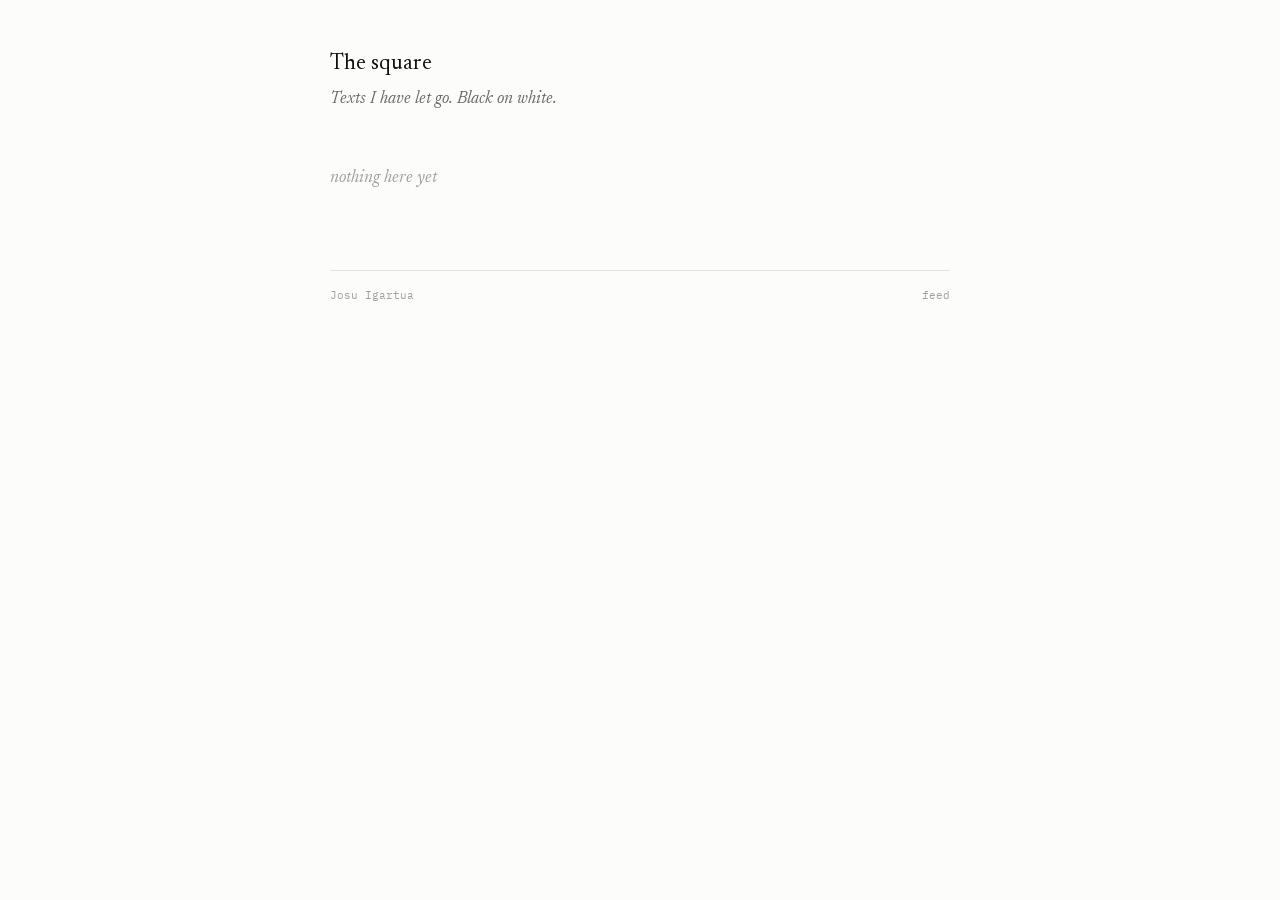
==== commit aa228435: "back: La hoja en blanco no es un enemigo" ====
--- a/index.html
+++ b/index.html
@@ -57,7 +57,7 @@
 <style>.site-head { display: none; }</style>
 <div class="square-head"><h1 class="place">The square</h1><p>Texts I have let go. Black on white.</p></div>
 <ul class="freed">
-<li><a class="t" href="./2026-10-12-la-hoja-en-blanco/">La hoja en blanco no es un enemigo</a><span class="m">30 oct 2026 · es</span></li>
+<li class="empty">nothing here yet</li>
 </ul>
 <div class="square-foot"><span>Josu Igartua</span><a href="./feed.xml">feed</a></div>
 
--- a/assets/styles/desk.css
+++ b/assets/styles/desk.css
@@ -104,6 +104,9 @@
   font-family: var(--mono); font-size: 0.7rem; color: var(--ink-soft);
 }
 .end a:hover { color: var(--ink); }
+.end .act { color: var(--moss); }
+.new { font-family: var(--mono); font-size: 0.7rem; margin: -28px 0 36px; }
+.new a { color: var(--moss); }
 
 /* ---------- the desk home ---------- */
 .desk-head { margin-top: 48px; display: flex; justify-content: space-between; align-items: baseline; gap: 16px; flex-wrap: wrap; margin-bottom: 44px; }
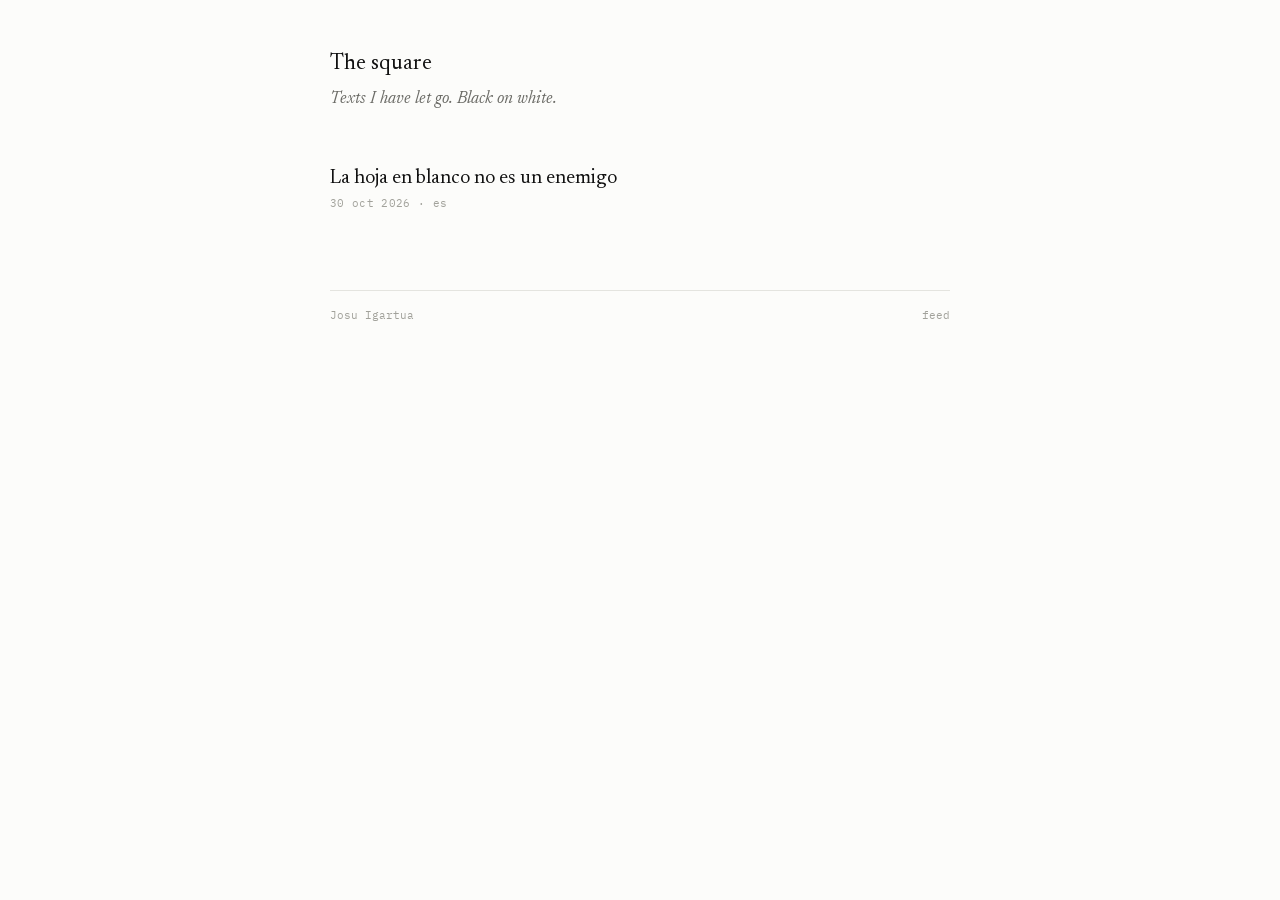
==== commit d403a78e: "free: La hoja en blanco no es un enemigo" ====
--- a/index.html
+++ b/index.html
@@ -57,7 +57,7 @@
 <style>.site-head { display: none; }</style>
 <div class="square-head"><h1 class="place">The square</h1><p>Texts I have let go. Black on white.</p></div>
 <ul class="freed">
-<li class="empty">nothing here yet</li>
+<li><a class="t" href="./2026-10-12-la-hoja-en-blanco/">La hoja en blanco no es un enemigo</a><span class="m">30 oct 2026 · es</span></li>
 </ul>
 <div class="square-foot"><span>Josu Igartua</span><a href="./feed.xml">feed</a></div>
 
--- a/assets/styles/desk.css
+++ b/assets/styles/desk.css
@@ -104,6 +104,8 @@
   font-family: var(--mono); font-size: 0.7rem; color: var(--ink-soft);
 }
 .end a:hover { color: var(--ink); }
+.end .kws { color: var(--ink-faint); }
+.end .kws span { white-space: nowrap; }
 .end .act { color: var(--moss); }
 .new { font-family: var(--mono); font-size: 0.7rem; margin: -28px 0 36px; }
 .new a { color: var(--moss); }
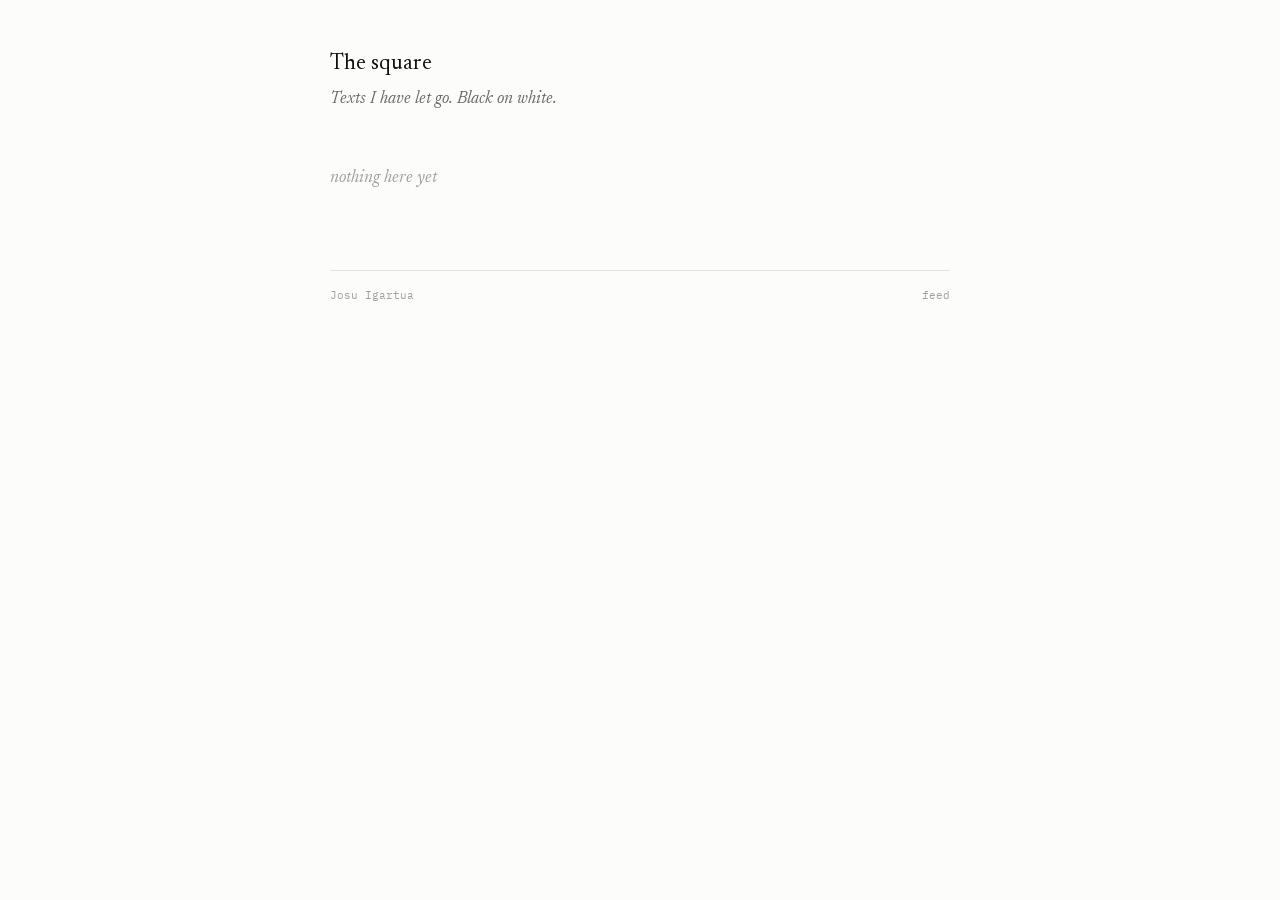
==== commit 094c3d36: "back: La hoja en blanco no es un enemigo" ====
--- a/index.html
+++ b/index.html
@@ -57,7 +57,7 @@
 <style>.site-head { display: none; }</style>
 <div class="square-head"><h1 class="place">The square</h1><p>Texts I have let go. Black on white.</p></div>
 <ul class="freed">
-<li><a class="t" href="./2026-10-12-la-hoja-en-blanco/">La hoja en blanco no es un enemigo</a><span class="m">30 oct 2026 · es</span></li>
+<li class="empty">nothing here yet</li>
 </ul>
 <div class="square-foot"><span>Josu Igartua</span><a href="./feed.xml">feed</a></div>
 
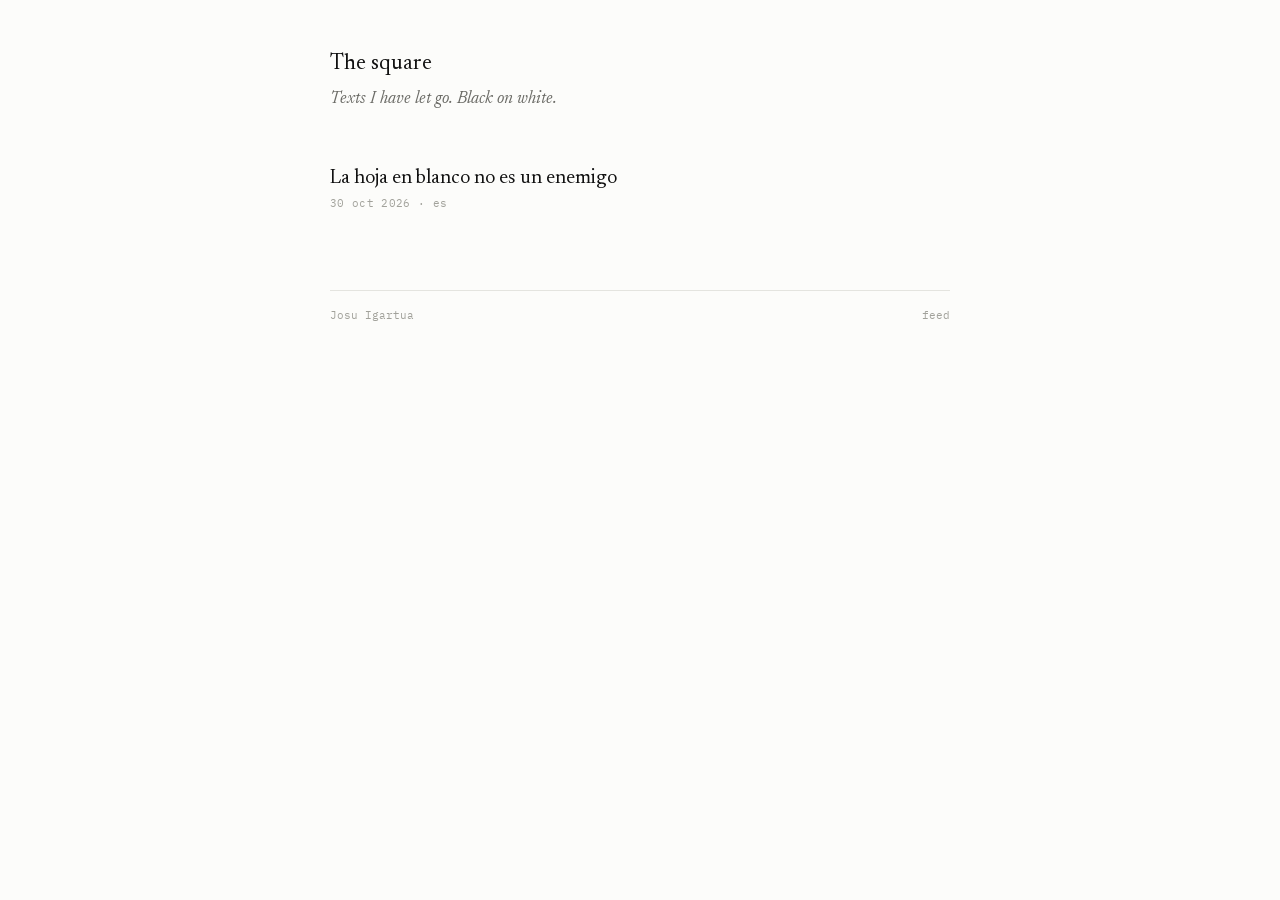
==== commit 1e67545d: "free: La hoja en blanco no es un enemigo" ====
--- a/index.html
+++ b/index.html
@@ -57,7 +57,7 @@
 <style>.site-head { display: none; }</style>
 <div class="square-head"><h1 class="place">The square</h1><p>Texts I have let go. Black on white.</p></div>
 <ul class="freed">
-<li class="empty">nothing here yet</li>
+<li><a class="t" href="./2026-10-12-la-hoja-en-blanco/">La hoja en blanco no es un enemigo</a><span class="m">30 oct 2026 · es</span></li>
 </ul>
 <div class="square-foot"><span>Josu Igartua</span><a href="./feed.xml">feed</a></div>
 
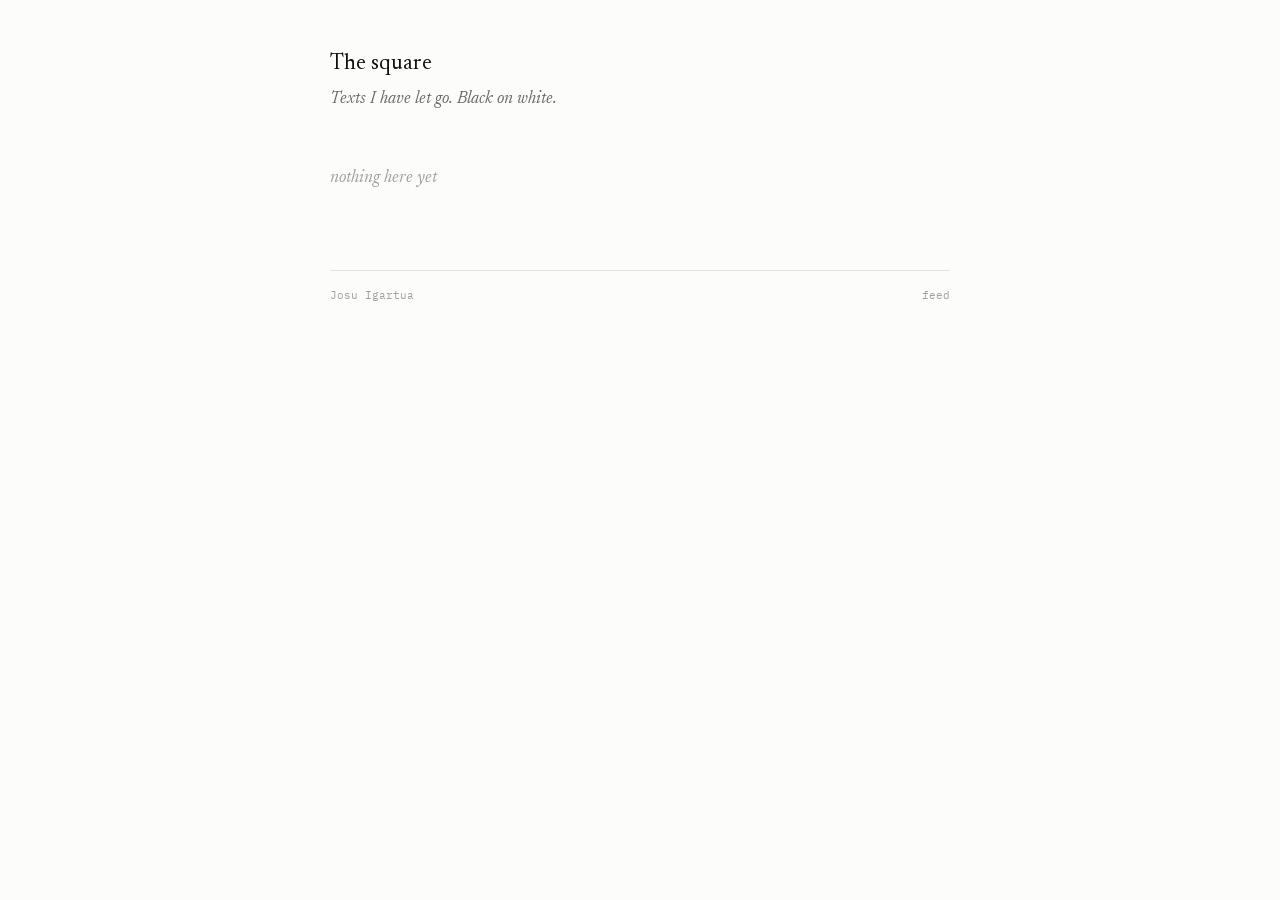
==== commit 76730526: "back: La hoja en blanco no es un enemigo" ====
--- a/index.html
+++ b/index.html
@@ -57,7 +57,7 @@
 <style>.site-head { display: none; }</style>
 <div class="square-head"><h1 class="place">The square</h1><p>Texts I have let go. Black on white.</p></div>
 <ul class="freed">
-<li><a class="t" href="./2026-10-12-la-hoja-en-blanco/">La hoja en blanco no es un enemigo</a><span class="m">30 oct 2026 · es</span></li>
+<li class="empty">nothing here yet</li>
 </ul>
 <div class="square-foot"><span>Josu Igartua</span><a href="./feed.xml">feed</a></div>
 
